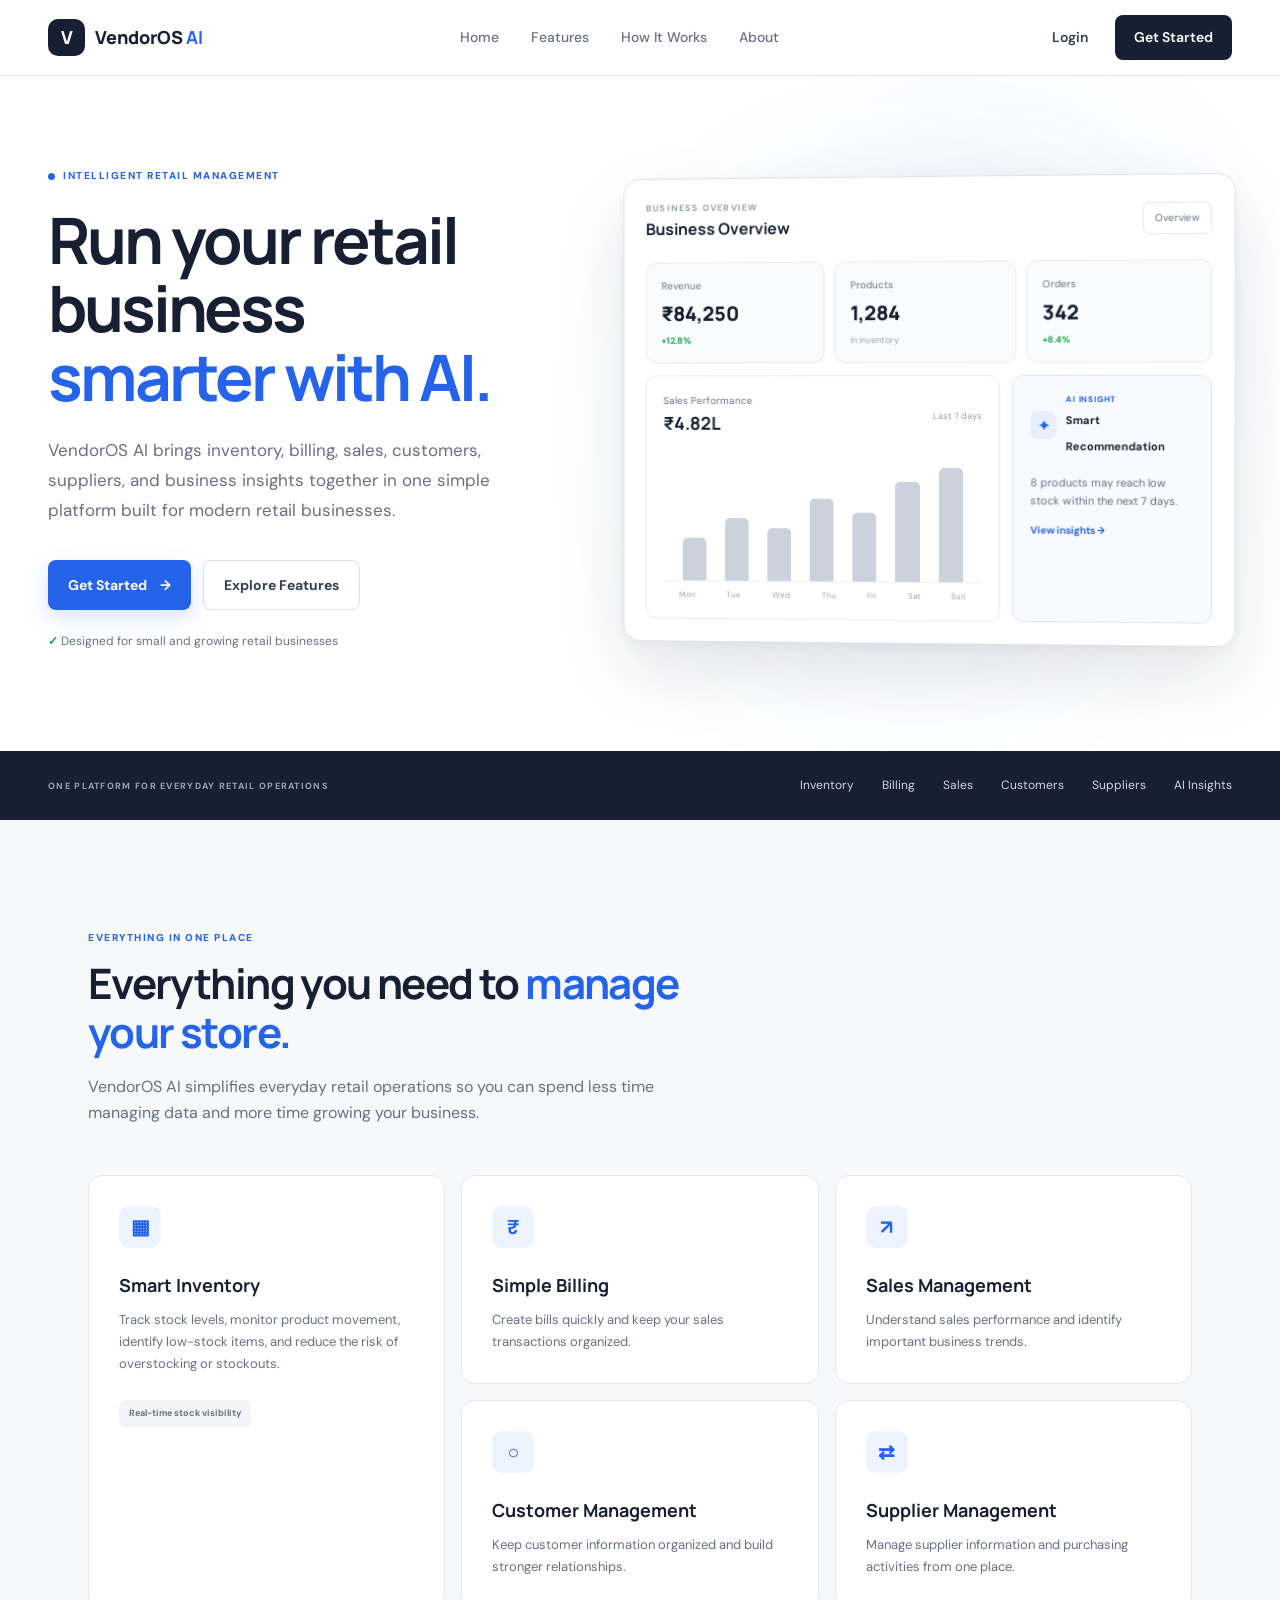
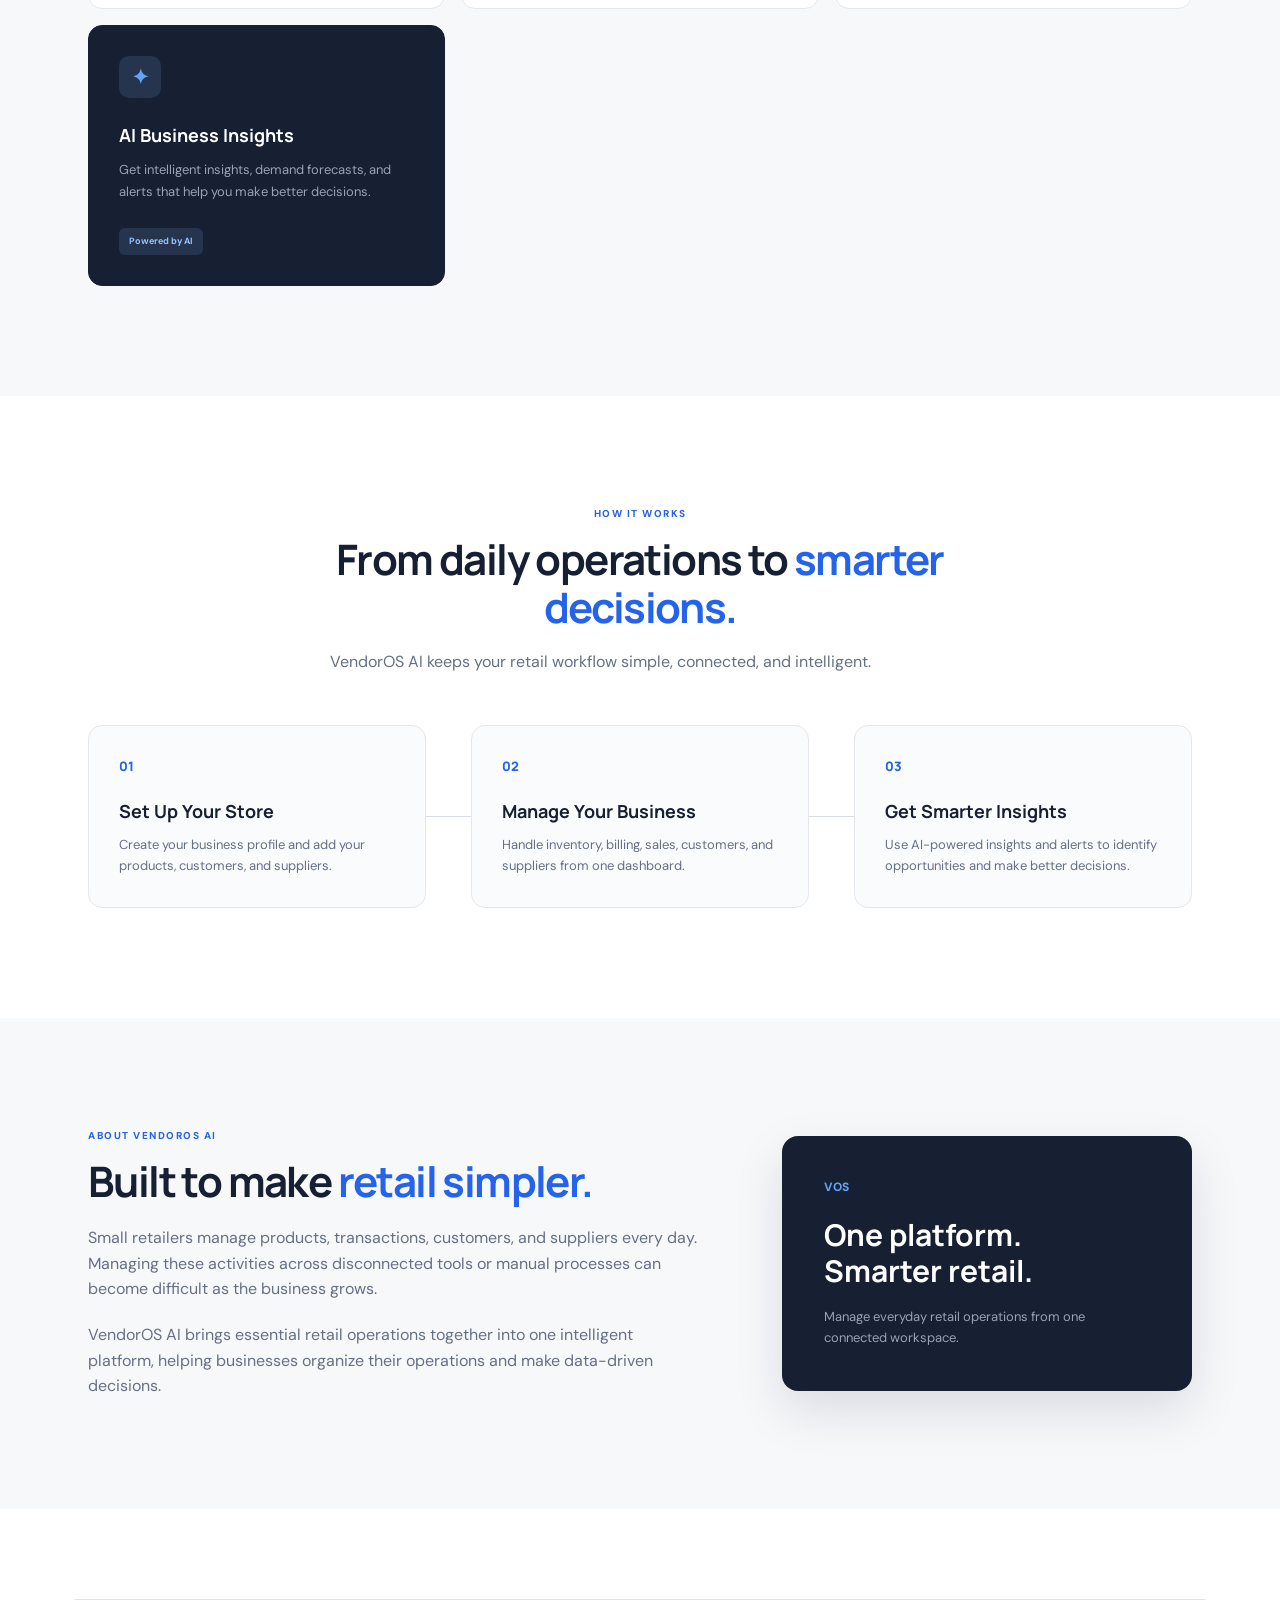
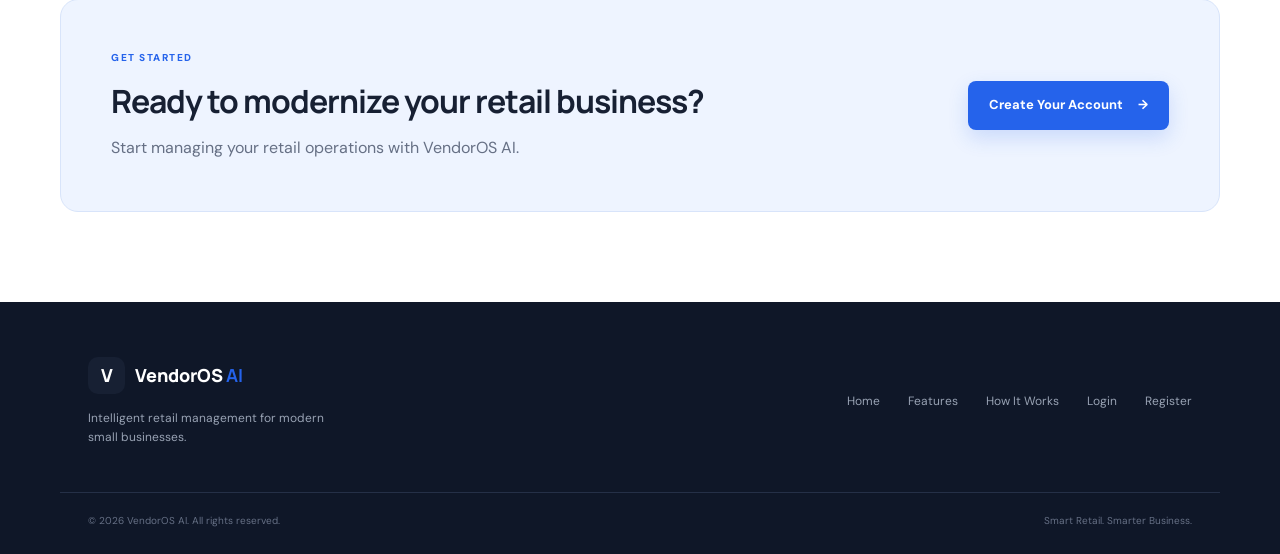
==== frontend/index.html @ e8895e87 "Initial commit - VendorOS AI" ====
<!DOCTYPE html>
<html lang="en">
<head>
    <meta charset="UTF-8">
    <meta name="viewport" content="width=device-width, initial-scale=1.0">

    <title>VendorOS AI | Smart Retail Management</title>

    <link rel="stylesheet" href="style.css">
</head>

<body>

    <!-- ================= NAVBAR ================= -->

    <header class="navbar">

        <div class="nav-container">

            <a href="index.html" class="logo">
                <div class="logo-mark">V</div>

                <div class="logo-text">
                    <span>VendorOS</span>
                    <strong>AI</strong>
                </div>
            </a>


            <nav class="nav-links">
                <a href="#home">Home</a>
                <a href="#features">Features</a>
                <a href="#how-it-works">How It Works</a>
                <a href="#about">About</a>
            </nav>


            <div class="nav-actions">
                <a href="login.html" class="login-btn">Login</a>
                <a href="register.html" class="signup-btn">Get Started</a>
            </div>

        </div>

    </header>


    <!-- ================= HERO ================= -->

    <main>

        <section class="hero" id="home">

            <div class="hero-container">


                <!-- LEFT -->

                <div class="hero-content">

                    <div class="eyebrow">
                        <span class="status-dot"></span>
                        INTELLIGENT RETAIL MANAGEMENT
                    </div>


                    <h1>
                        Run your retail business
                        <span>smarter with AI.</span>
                    </h1>


                    <p class="hero-description">

                        VendorOS AI brings inventory, billing, sales,
                        customers, suppliers, and business insights
                        together in one simple platform built for
                        modern retail businesses.

                    </p>


                    <div class="hero-buttons">

                        <a href="register.html" class="primary-btn">
                            Get Started
                            <span>→</span>
                        </a>

                        <a href="#features" class="secondary-btn">
                            Explore Features
                        </a>

                    </div>


                    <div class="hero-note">
                        <span>✓</span>
                        Designed for small and growing retail businesses
                    </div>

                </div>



                <!-- RIGHT — DASHBOARD PREVIEW -->

                <div class="dashboard-wrapper">

                    <div class="dashboard-glow"></div>


                    <div class="dashboard">


                        <!-- Dashboard Header -->

                        <div class="dashboard-top">

                            <div>

                                <p class="dashboard-label">
                                    BUSINESS OVERVIEW
                                </p>

                                <h3>
                                    Business Overview
                                </h3>

                            </div>


                            <div class="dashboard-date">
                                Overview
                            </div>

                        </div>



                        <!-- Stats -->

                        <div class="stats-grid">


                            <div class="stat-card">

                                <div class="stat-title">
                                    Revenue
                                </div>

                                <div class="stat-value">
                                    ₹84,250
                                </div>

                                <div class="stat-growth">
                                    +12.8%
                                </div>

                            </div>


                            <div class="stat-card">

                                <div class="stat-title">
                                    Products
                                </div>

                                <div class="stat-value">
                                    1,284
                                </div>

                                <div class="stat-neutral">
                                    In inventory
                                </div>

                            </div>


                            <div class="stat-card">

                                <div class="stat-title">
                                    Orders
                                </div>

                                <div class="stat-value">
                                    342
                                </div>

                                <div class="stat-growth">
                                    +8.4%
                                </div>

                            </div>


                        </div>



                        <!-- Dashboard Bottom -->

                        <div class="dashboard-body">


                            <!-- SALES CHART -->

                            <div class="chart-card">

                                <div class="chart-header">

                                    <div>

                                        <p>
                                            Sales Performance
                                        </p>

                                        <strong>
                                            ₹4.82L
                                        </strong>

                                    </div>


                                    <span>
                                        Last 7 days
                                    </span>

                                </div>


                                <div class="chart">

                                    <div class="chart-bars">

                                        <i style="height:35%"></i>

                                        <i style="height:52%"></i>

                                        <i style="height:44%"></i>

                                        <i style="height:68%"></i>

                                        <i style="height:57%"></i>

                                        <i style="height:82%"></i>

                                        <i style="height:94%"></i>

                                    </div>

                                </div>


                                <div class="chart-days">

                                    <span>Mon</span>
                                    <span>Tue</span>
                                    <span>Wed</span>
                                    <span>Thu</span>
                                    <span>Fri</span>
                                    <span>Sat</span>
                                    <span>Sun</span>

                                </div>

                            </div>



                            <!-- AI INSIGHT -->

                            <div class="insight-card">

                                <div class="insight-heading">

                                    <div class="ai-icon">
                                        ✦
                                    </div>

                                    <div>

                                        <span>
                                            AI INSIGHT
                                        </span>

                                        <strong>
                                            Smart Recommendation
                                        </strong>

                                    </div>

                                </div>


                                <p>
                                    8 products may reach low stock
                                    within the next 7 days.
                                </p>


                                <a href="#features">
                                    View insights →
                                </a>

                            </div>


                        </div>

                    </div>

                </div>

            </div>

        </section>



        <!-- ================= PLATFORM STRIP ================= -->

        <section class="platform-strip">

            <div class="platform-container">

                <p>
                    ONE PLATFORM FOR EVERYDAY RETAIL OPERATIONS
                </p>


                <div class="platform-items">

                    <span>Inventory</span>
                    <span>Billing</span>
                    <span>Sales</span>
                    <span>Customers</span>
                    <span>Suppliers</span>
                    <span>AI Insights</span>

                </div>

            </div>

        </section>



        <!-- ================= FEATURES ================= -->

        <section class="features-section" id="features">

            <div class="section-container">


                <div class="section-heading">

                    <div class="section-tag">
                        EVERYTHING IN ONE PLACE
                    </div>


                    <h2>
                        Everything you need to
                        <span>manage your store.</span>
                    </h2>


                    <p>
                        VendorOS AI simplifies everyday retail operations
                        so you can spend less time managing data and more
                        time growing your business.
                    </p>

                </div>



                <div class="feature-grid">


                    <!-- Inventory -->

                    <article class="feature-card large-card">

                        <div class="feature-icon">
                            ▦
                        </div>

                        <h3>
                            Smart Inventory
                        </h3>

                        <p>
                            Track stock levels, monitor product movement,
                            identify low-stock items, and reduce the risk
                            of overstocking or stockouts.
                        </p>

                        <div class="feature-mini">
                            Real-time stock visibility
                        </div>

                    </article>



                    <!-- Billing -->

                    <article class="feature-card">

                        <div class="feature-icon">
                            ₹
                        </div>

                        <h3>
                            Simple Billing
                        </h3>

                        <p>
                            Create bills quickly and keep your sales
                            transactions organized.
                        </p>

                    </article>



                    <!-- Sales -->

                    <article class="feature-card">

                        <div class="feature-icon">
                            ↗
                        </div>

                        <h3>
                            Sales Management
                        </h3>

                        <p>
                            Understand sales performance and identify
                            important business trends.
                        </p>

                    </article>



                    <!-- Customers -->

                    <article class="feature-card">

                        <div class="feature-icon">
                            ○
                        </div>

                        <h3>
                            Customer Management
                        </h3>

                        <p>
                            Keep customer information organized and
                            build stronger relationships.
                        </p>

                    </article>



                    <!-- Suppliers -->

                    <article class="feature-card">

                        <div class="feature-icon">
                            ⇄
                        </div>

                        <h3>
                            Supplier Management
                        </h3>

                        <p>
                            Manage supplier information and purchasing
                            activities from one place.
                        </p>

                    </article>



                    <!-- AI -->

                    <article class="feature-card ai-feature">

                        <div class="feature-icon ai-icon-dark">
                            ✦
                        </div>

                        <h3>
                            AI Business Insights
                        </h3>

                        <p>
                            Get intelligent insights, demand forecasts,
                            and alerts that help you make better decisions.
                        </p>

                        <div class="feature-mini ai-mini">
                            Powered by AI
                        </div>

                    </article>


                </div>

            </div>

        </section>



        <!-- ================= HOW IT WORKS ================= -->

        <section class="process-section" id="how-it-works">

            <div class="section-container">


                <div class="section-heading center-heading">

                    <div class="section-tag">
                        HOW IT WORKS
                    </div>

                    <h2>
                        From daily operations to
                        <span>smarter decisions.</span>
                    </h2>

                    <p>
                        VendorOS AI keeps your retail workflow
                        simple, connected, and intelligent.
                    </p>

                </div>



                <div class="process-grid">


                    <div class="process-card">

                        <div class="process-number">
                            01
                        </div>

                        <h3>
                            Set Up Your Store
                        </h3>

                        <p>
                            Create your business profile and add your
                            products, customers, and suppliers.
                        </p>

                    </div>


                    <div class="process-connector"></div>


                    <div class="process-card">

                        <div class="process-number">
                            02
                        </div>

                        <h3>
                            Manage Your Business
                        </h3>

                        <p>
                            Handle inventory, billing, sales, customers,
                            and suppliers from one dashboard.
                        </p>

                    </div>


                    <div class="process-connector"></div>


                    <div class="process-card">

                        <div class="process-number">
                            03
                        </div>

                        <h3>
                            Get Smarter Insights
                        </h3>

                        <p>
                            Use AI-powered insights and alerts to identify
                            opportunities and make better decisions.
                        </p>

                    </div>


                </div>

            </div>

        </section>



        <!-- ================= ABOUT ================= -->

        <section class="about-section" id="about">

            <div class="about-container">


                <div class="about-content">

                    <div class="section-tag">
                        ABOUT VENDOROS AI
                    </div>


                    <h2>
                        Built to make
                        <span>retail simpler.</span>
                    </h2>


                    <p>
                        Small retailers manage products, transactions,
                        customers, and suppliers every day. Managing
                        these activities across disconnected tools or
                        manual processes can become difficult as the
                        business grows.
                    </p>


                    <p>
                        VendorOS AI brings essential retail operations
                        together into one intelligent platform, helping
                        businesses organize their operations and make
                        data-driven decisions.
                    </p>

                </div>



                <div class="about-highlight">

                    <div class="highlight-number">
                        VOS
                    </div>


                    <h3>
                        One platform.
                        <br>
                        Smarter retail.
                    </h3>


                    <p>
                        Manage everyday retail operations from
                        one connected workspace.
                    </p>

                </div>


            </div>

        </section>



        <!-- ================= CTA ================= -->

        <section class="cta-section">

            <div class="cta-container">


                <div>

                    <div class="section-tag">
                        GET STARTED
                    </div>


                    <h2>
                        Ready to modernize
                        your retail business?
                    </h2>


                    <p>
                        Start managing your retail operations
                        with VendorOS AI.
                    </p>

                </div>


                <a href="register.html" class="cta-button">
                    Create Your Account
                    <span>→</span>
                </a>


            </div>

        </section>


    </main>



    <!-- ================= FOOTER ================= -->

    <footer>

        <div class="footer-container">


            <div class="footer-brand">

                <a href="index.html" class="logo">

                    <div class="logo-mark">
                        V
                    </div>

                    <div class="logo-text">
                        <span>VendorOS</span>
                        <strong>AI</strong>
                    </div>

                </a>


                <p>
                    Intelligent retail management for
                    modern small businesses.
                </p>

            </div>



            <div class="footer-links">

                <a href="#home">Home</a>
                <a href="#features">Features</a>
                <a href="#how-it-works">How It Works</a>
                <a href="login.html">Login</a>
                <a href="register.html">Register</a>

            </div>


        </div>



        <div class="footer-bottom">

            <span>
                © 2026 VendorOS AI. All rights reserved.
            </span>

            <span>
                Smart Retail. Smarter Business.
            </span>

        </div>

    </footer>



    <script src="script.js"></script>

</body>
</html>
---- frontend/style.css ----
@import url('https://fonts.googleapis.com/css2?family=DM+Sans:wght@400;500;600;700&family=Manrope:wght@600;700;800&display=swap');


/* ================= RESET ================= */

* {
    margin: 0;
    padding: 0;
    box-sizing: border-box;
}

html {
    scroll-behavior: smooth;
}

body {
    font-family: "DM Sans", sans-serif;
    background: #f7f8fa;
    color: #172033;
    line-height: 1.6;
}

a {
    text-decoration: none;
    color: inherit;
}


/* ================= NAVBAR ================= */

.navbar {
    height: 76px;

    position: sticky;
    top: 0;
    z-index: 1000;

    background: rgba(255, 255, 255, 0.94);

    border-bottom: 1px solid #e5e7eb;

    backdrop-filter: blur(16px);
}

.nav-container {
    max-width: 1240px;
    height: 100%;

    margin: auto;
    padding: 0 28px;

    display: flex;
    align-items: center;
    justify-content: space-between;
}


/* LOGO */

.logo {
    display: flex;
    align-items: center;
    gap: 10px;
}

.logo-mark {
    width: 37px;
    height: 37px;

    display: flex;
    align-items: center;
    justify-content: center;

    border-radius: 10px;

    background: #172033;
    color: white;

    font-family: "Manrope", sans-serif;
    font-weight: 800;
    font-size: 18px;
}

.logo-text {
    display: flex;
    align-items: baseline;
    gap: 3px;

    font-family: "Manrope", sans-serif;
    font-size: 18px;
    font-weight: 800;
}

.logo-text strong {
    color: #2563eb;
}


/* NAV LINKS */

.nav-links {
    display: flex;
    gap: 32px;
}

.nav-links a {
    font-size: 14px;
    font-weight: 500;
    color: #667085;

    transition: 0.2s ease;
}

.nav-links a:hover {
    color: #172033;
}


/* NAV BUTTONS */

.nav-actions {
    display: flex;
    align-items: center;
    gap: 10px;
}

.login-btn {
    padding: 10px 17px;

    font-size: 14px;
    font-weight: 600;

    color: #344054;
}

.signup-btn {
    padding: 11px 19px;

    border-radius: 8px;

    background: #172033;
    color: white;

    font-size: 14px;
    font-weight: 600;

    transition: 0.2s ease;
}

.signup-btn:hover {
    background: #2563eb;
}


/* ================= HERO ================= */

.hero {
    padding: 92px 0 100px;

    background:
        radial-gradient(
            circle at 78% 35%,
            rgba(37, 99, 235, 0.07),
            transparent 28%
        ),
        #ffffff;

    overflow: hidden;
}

.hero-container {
    max-width: 1240px;

    margin: auto;
    padding: 0 28px;

    display: grid;
    grid-template-columns: 0.9fr 1.1fr;

    gap: 70px;

    align-items: center;
}


/* HERO TEXT */

.eyebrow,
.section-tag {
    font-size: 10px;
    font-weight: 800;
    letter-spacing: 1.5px;
    color: #2563eb;
}

.eyebrow {
    display: flex;
    align-items: center;
    gap: 8px;

    margin-bottom: 22px;
}

.status-dot {
    width: 7px;
    height: 7px;

    border-radius: 50%;

    background: #2563eb;
}

.hero h1 {
    max-width: 650px;

    font-family: "Manrope", sans-serif;

    font-size: clamp(43px, 5vw, 67px);

    line-height: 1.07;

    letter-spacing: -3px;
}

.hero h1 span {
    display: block;
    color: #2563eb;
}

.hero-description {
    max-width: 590px;

    margin-top: 25px;

    color: #667085;

    font-size: 17px;
    line-height: 1.75;
}

.hero-buttons {
    display: flex;
    gap: 12px;

    margin-top: 34px;
}

.primary-btn,
.secondary-btn {
    padding: 13px 20px;

    border-radius: 8px;

    font-size: 14px;
    font-weight: 700;

    transition: 0.2s ease;
}

.primary-btn {
    display: flex;
    align-items: center;
    gap: 13px;

    background: #2563eb;
    color: white;

    box-shadow: 0 8px 22px rgba(37, 99, 235, 0.18);
}

.primary-btn:hover {
    background: #1d4ed8;
    transform: translateY(-2px);
}

.secondary-btn {
    background: white;

    border: 1px solid #d8dee8;

    color: #344054;
}

.secondary-btn:hover {
    border-color: #2563eb;
    color: #2563eb;
}

.hero-note {
    margin-top: 22px;

    color: #667085;

    font-size: 12px;
}

.hero-note span {
    color: #16a34a;
    font-weight: 800;
}


/* ================= DASHBOARD ================= */

.dashboard-wrapper {
    position: relative;
}

.dashboard-glow {
    position: absolute;

    width: 430px;
    height: 430px;

    left: 80px;
    top: 40px;

    border-radius: 50%;

    background: rgba(37, 99, 235, 0.08);

    filter: blur(85px);
}

.dashboard {
    position: relative;

    padding: 22px;

    background: #ffffff;

    border: 1px solid #dfe3e9;

    border-radius: 18px;

    box-shadow:
        0 30px 70px rgba(16, 24, 40, 0.11),
        0 5px 15px rgba(16, 24, 40, 0.04);

    transform: perspective(1200px) rotateY(-3deg);
}

.dashboard-top {
    display: flex;
    justify-content: space-between;
    align-items: center;

    margin-bottom: 20px;
}

.dashboard-label {
    font-size: 9px;
    font-weight: 800;

    letter-spacing: 1.2px;

    color: #98a2b3;
}

.dashboard-top h3 {
    margin-top: 2px;

    font-family: "Manrope", sans-serif;

    font-size: 16px;
}

.dashboard-date {
    padding: 7px 11px;

    border: 1px solid #e4e7ec;
    border-radius: 7px;

    color: #667085;

    font-size: 10px;
}


/* STATS */

.stats-grid {
    display: grid;
    grid-template-columns: repeat(3, 1fr);

    gap: 10px;
}

.stat-card {
    padding: 15px;

    background: #fafbfc;

    border: 1px solid #e8ebef;

    border-radius: 11px;
}

.stat-title {
    font-size: 10px;
    color: #667085;
}

.stat-value {
    margin: 4px 0;

    font-family: "Manrope", sans-serif;

    font-size: 20px;
    font-weight: 800;
}

.stat-growth {
    font-size: 9px;
    font-weight: 700;

    color: #16a34a;
}

.stat-neutral {
    font-size: 9px;

    color: #98a2b3;
}


/* DASHBOARD BODY */

.dashboard-body {
    display: grid;
    grid-template-columns: 1.55fr 0.85fr;

    gap: 12px;

    margin-top: 12px;
}

.chart-card,
.insight-card {
    padding: 17px;

    background: white;

    border: 1px solid #e8ebef;

    border-radius: 11px;
}


/* CHART */

.chart-header {
    display: flex;
    align-items: center;
    justify-content: space-between;
}

.chart-header p {
    font-size: 10px;
    color: #667085;
}

.chart-header strong {
    font-family: "Manrope", sans-serif;
    font-size: 18px;
}

.chart-header span {
    font-size: 9px;
    color: #98a2b3;
}

.chart {
    height: 135px;

    position: relative;

    margin-top: 10px;

    border-bottom: 1px solid #eef1f4;
}

.chart-bars {
    position: absolute;

    inset: 0;

    padding: 12px 10px 0;

    display: flex;
    align-items: flex-end;
    justify-content: space-around;
}

.chart-bars i {
    width: 8%;

    border-radius: 5px 5px 0 0;

    background: #cbd2dc;

    cursor: pointer;

    transition:
        background 0.18s ease,
        transform 0.18s ease;
}


/* ONLY TOUCHED BAR BECOMES BLUE */

.chart-bars i:hover,
.chart-bars i:active {
    background: #2563eb;

    transform: translateY(-3px);
}

.chart-days {
    display: flex;

    justify-content: space-around;

    margin-top: 7px;

    font-size: 8px;

    color: #98a2b3;
}


/* AI INSIGHT */

.insight-card {
    background: #f8faff;

    border-color: #dbe5f7;
}

.insight-heading {
    display: flex;
    align-items: center;
    gap: 9px;
}

.ai-icon {
    width: 28px;
    height: 28px;

    display: flex;
    align-items: center;
    justify-content: center;

    border-radius: 8px;

    background: #e7efff;

    color: #2563eb;
}

.insight-heading span {
    display: block;

    font-size: 8px;
    font-weight: 800;

    letter-spacing: 0.8px;

    color: #2563eb;
}

.insight-heading strong {
    font-size: 11px;
}

.insight-card p {
    margin-top: 17px;

    color: #667085;

    font-size: 11px;
    line-height: 1.6;
}

.insight-card a {
    display: inline-block;

    margin-top: 12px;

    color: #2563eb;

    font-size: 10px;
    font-weight: 700;
}


/* ================= PLATFORM STRIP ================= */

.platform-strip {
    padding: 25px 0;

    background: #172033;
}

.platform-container {
    max-width: 1240px;

    margin: auto;
    padding: 0 28px;

    display: flex;
    align-items: center;
    justify-content: space-between;

    gap: 30px;
}

.platform-container > p {
    font-size: 9px;
    font-weight: 800;

    letter-spacing: 1.3px;

    color: #98a2b3;
}

.platform-items {
    display: flex;
    gap: 28px;
}

.platform-items span {
    color: #d0d5dd;

    font-size: 12px;
}


/* ================= SECTIONS ================= */

.features-section,
.process-section,
.about-section {
    padding: 110px 0;
}

.section-container {
    max-width: 1160px;

    margin: auto;
    padding: 0 28px;
}

.section-heading {
    max-width: 680px;

    margin-bottom: 50px;
}

.section-heading h2,
.about-content h2 {
    margin-top: 13px;

    font-family: "Manrope", sans-serif;

    font-size: 42px;

    line-height: 1.15;

    letter-spacing: -1.6px;
}

.section-heading h2 span,
.about-content h2 span {
    color: #2563eb;
}

.section-heading p {
    max-width: 600px;

    margin-top: 18px;

    color: #667085;
}

.center-heading {
    margin-left: auto;
    margin-right: auto;

    text-align: center;
}


/* ================= FEATURES ================= */

.features-section {
    background: #f7f8fa;
}

.feature-grid {
    display: grid;

    grid-template-columns: repeat(3, 1fr);

    gap: 16px;
}

.feature-card {
    padding: 30px;

    background: #ffffff;

    border: 1px solid #e4e7ec;

    border-radius: 14px;

    transition: 0.25s ease;
}

.feature-card:hover {
    transform: translateY(-4px);

    border-color: #cbd8ed;

    box-shadow:
        0 15px 35px rgba(16, 24, 40, 0.06);
}

.large-card {
    grid-row: span 2;
}

.feature-icon {
    width: 42px;
    height: 42px;

    display: flex;
    align-items: center;
    justify-content: center;

    margin-bottom: 23px;

    border-radius: 10px;

    background: #edf3ff;

    color: #2563eb;

    font-size: 20px;
    font-weight: 700;
}

.feature-card h3 {
    font-family: "Manrope", sans-serif;

    font-size: 18px;
}

.feature-card p {
    margin-top: 9px;

    color: #667085;

    font-size: 13px;

    line-height: 1.7;
}

.feature-mini {
    display: inline-block;

    margin-top: 25px;

    padding: 6px 10px;

    border-radius: 6px;

    background: #f2f4f7;

    color: #667085;

    font-size: 9px;
    font-weight: 700;
}


/* AI FEATURE */

.ai-feature {
    background: #172033;

    border-color: #172033;
}

.ai-feature h3 {
    color: white;
}

.ai-feature p {
    color: #98a2b3;
}

.ai-icon-dark {
    background: #26344d;
    color: #60a5fa;
}

.ai-mini {
    background: #26344d;
    color: #93c5fd;
}


/* ================= PROCESS ================= */

.process-section {
    background: white;
}

.process-grid {
    display: grid;

    grid-template-columns:
        1fr 45px 1fr 45px 1fr;

    align-items: center;
}

.process-card {
    padding: 30px;

    background: #fafbfc;

    border: 1px solid #e4e7ec;

    border-radius: 14px;
}

.process-number {
    margin-bottom: 20px;

    color: #2563eb;

    font-family: "Manrope", sans-serif;

    font-size: 13px;
    font-weight: 800;
}

.process-card h3 {
    font-family: "Manrope", sans-serif;

    font-size: 18px;
}

.process-card p {
    margin-top: 10px;

    color: #667085;

    font-size: 13px;
}

.process-connector {
    height: 1px;

    background: #d8dee8;
}


/* ================= ABOUT ================= */

.about-section {
    background: #f7f8fa;
}

.about-container {
    max-width: 1160px;

    margin: auto;
    padding: 0 28px;

    display: grid;

    grid-template-columns: 1.2fr 0.8fr;

    gap: 80px;

    align-items: center;
}

.about-content p {
    max-width: 650px;

    margin-top: 20px;

    color: #667085;
}

.about-highlight {
    padding: 42px;

    background: #172033;

    border-radius: 16px;

    color: white;

    box-shadow:
        0 20px 50px rgba(16, 24, 40, 0.12);
}

.highlight-number {
    color: #60a5fa;

    font-size: 12px;
    font-weight: 800;
}

.about-highlight h3 {
    margin-top: 20px;

    font-family: "Manrope", sans-serif;

    font-size: 30px;

    line-height: 1.2;
}

.about-highlight p {
    margin-top: 18px;

    color: #98a2b3;

    font-size: 13px;
}


/* ================= CTA ================= */

.cta-section {
    padding: 90px 0;

    background: white;
}

.cta-container {
    max-width: 1160px;

    margin: auto;
    padding: 50px;

    display: flex;

    align-items: center;

    justify-content: space-between;

    gap: 30px;

    background: #eef4ff;

    border: 1px solid #d8e4fa;

    border-radius: 18px;
}

.cta-container h2 {
    margin-top: 10px;

    font-family: "Manrope", sans-serif;

    font-size: 32px;

    letter-spacing: -1px;
}

.cta-container p {
    margin-top: 8px;

    color: #667085;
}

.cta-button {
    flex-shrink: 0;

    display: flex;

    align-items: center;

    gap: 15px;

    padding: 14px 21px;

    border-radius: 8px;

    background: #2563eb;

    color: white;

    font-size: 13px;
    font-weight: 700;

    box-shadow:
        0 8px 20px rgba(37, 99, 235, 0.18);
}

.cta-button:hover {
    background: #1d4ed8;
}


/* ================= FOOTER ================= */

footer {
    padding: 55px 0 25px;

    background: #0f1728;

    color: white;
}

.footer-container {
    max-width: 1160px;

    margin: auto;
    padding: 0 28px;

    display: flex;

    justify-content: space-between;

    gap: 50px;
}

.footer-brand p {
    max-width: 260px;

    margin-top: 15px;

    color: #98a2b3;

    font-size: 12px;
}

.footer-links {
    display: flex;

    align-items: center;

    gap: 28px;
}

.footer-links a {
    color: #98a2b3;

    font-size: 12px;
}

.footer-links a:hover {
    color: white;
}

.footer-bottom {
    max-width: 1160px;

    margin: 45px auto 0;

    padding: 20px 28px 0;

    display: flex;

    justify-content: space-between;

    border-top: 1px solid #253047;

    color: #667085;

    font-size: 10px;
}


/* ================= RESPONSIVE ================= */

@media (max-width: 1000px) {

    .nav-links {
        gap: 18px;
    }

    .hero-container {
        grid-template-columns: 1fr;
    }

    .dashboard {
        transform: none;
    }

    .feature-grid {
        grid-template-columns: repeat(2, 1fr);
    }

    .process-grid {
        grid-template-columns: 1fr;

        gap: 15px;
    }

    .process-connector {
        display: none;
    }

    .about-container {
        grid-template-columns: 1fr;
    }

}


@media (max-width: 700px) {

    .nav-links {
        display: none;
    }

    .hero {
        padding: 65px 0;
    }

    .hero h1 {
        font-size: 43px;
    }

    .hero-buttons {
        flex-direction: column;
    }

    .primary-btn,
    .secondary-btn {
        justify-content: center;
        text-align: center;
    }

    .stats-grid {
        grid-template-columns: 1fr;
    }

    .dashboard-body {
        grid-template-columns: 1fr;
    }

    .feature-grid {
        grid-template-columns: 1fr;
    }

    .large-card {
        grid-row: auto;
    }

    .platform-container {
        flex-direction: column;
        align-items: flex-start;
    }

    .platform-items {
        flex-wrap: wrap;

        gap: 12px 20px;
    }

    .section-heading h2,
    .about-content h2 {
        font-size: 34px;
    }

    .cta-container {
        padding: 32px;

        flex-direction: column;

        align-items: flex-start;
    }

    .footer-container,
    .footer-bottom {
        flex-direction: column;

        gap: 20px;
    }

    .footer-links {
        flex-wrap: wrap;
    }

}
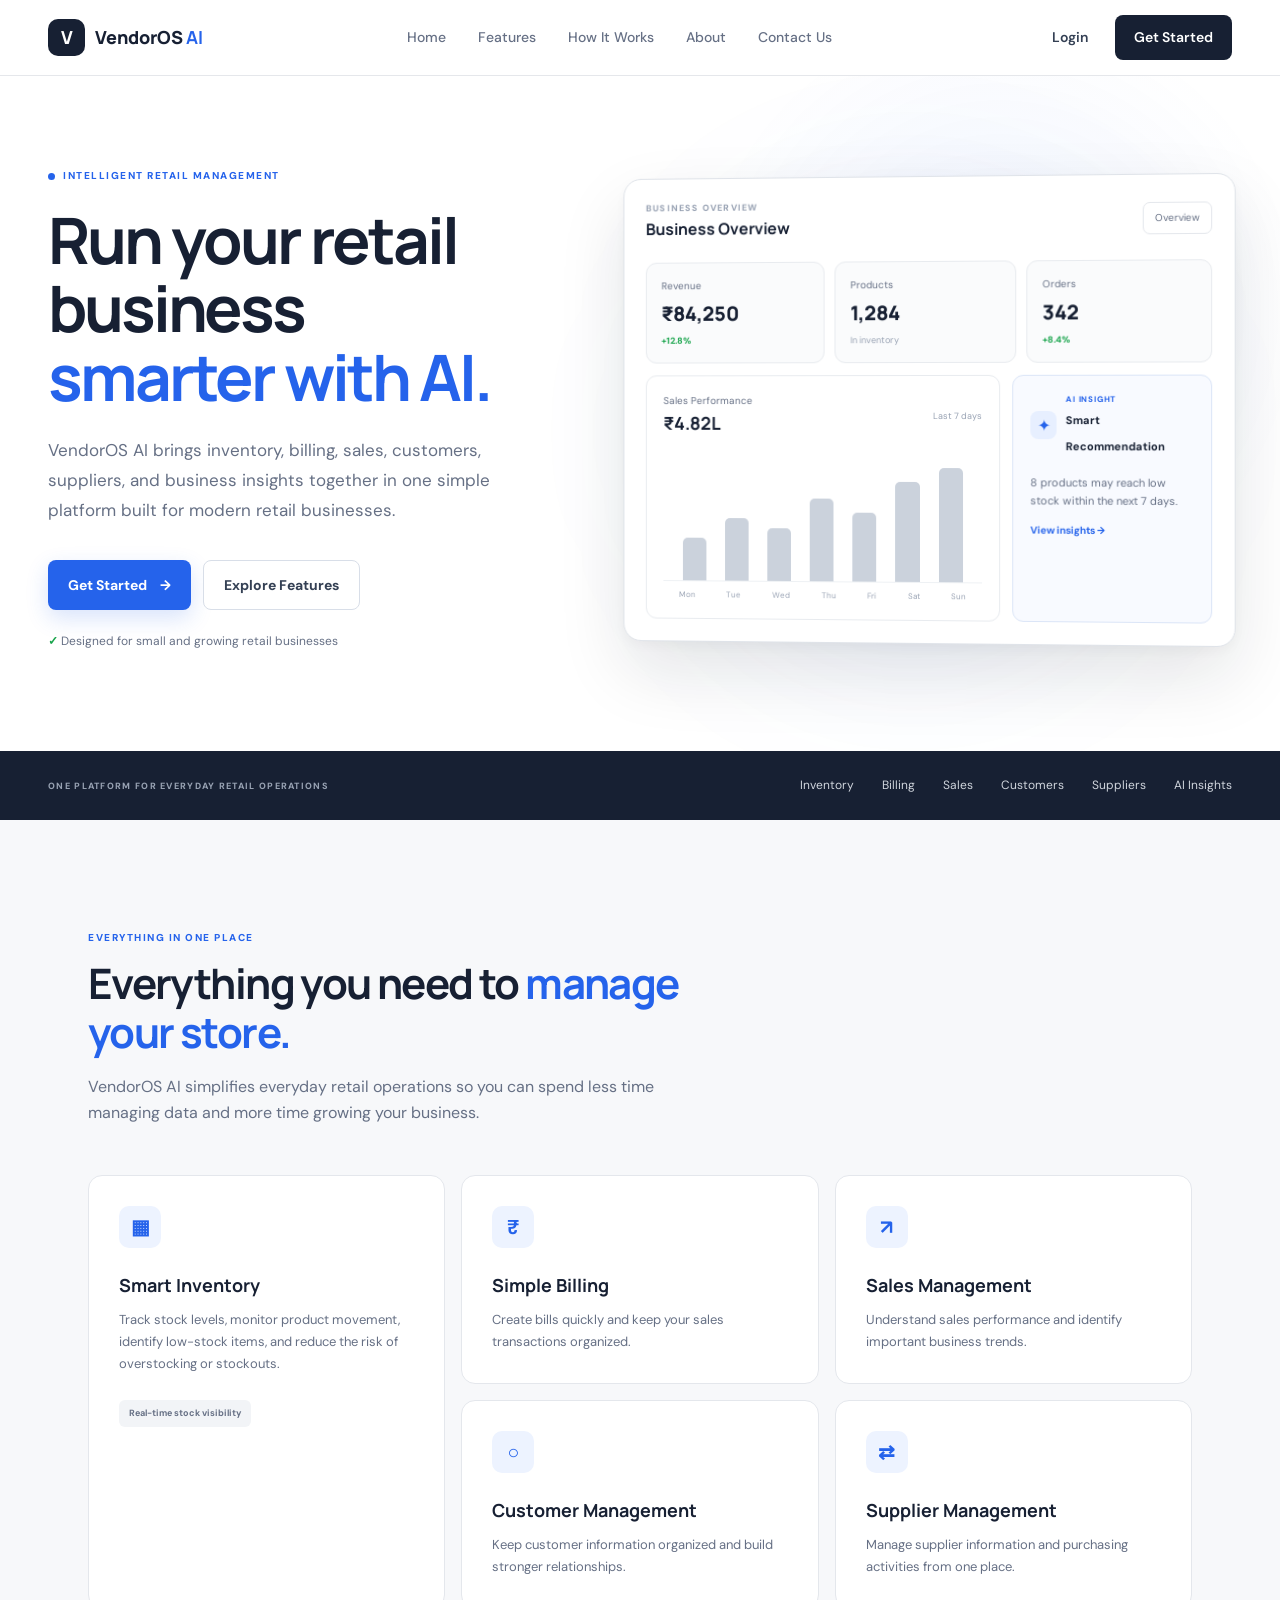
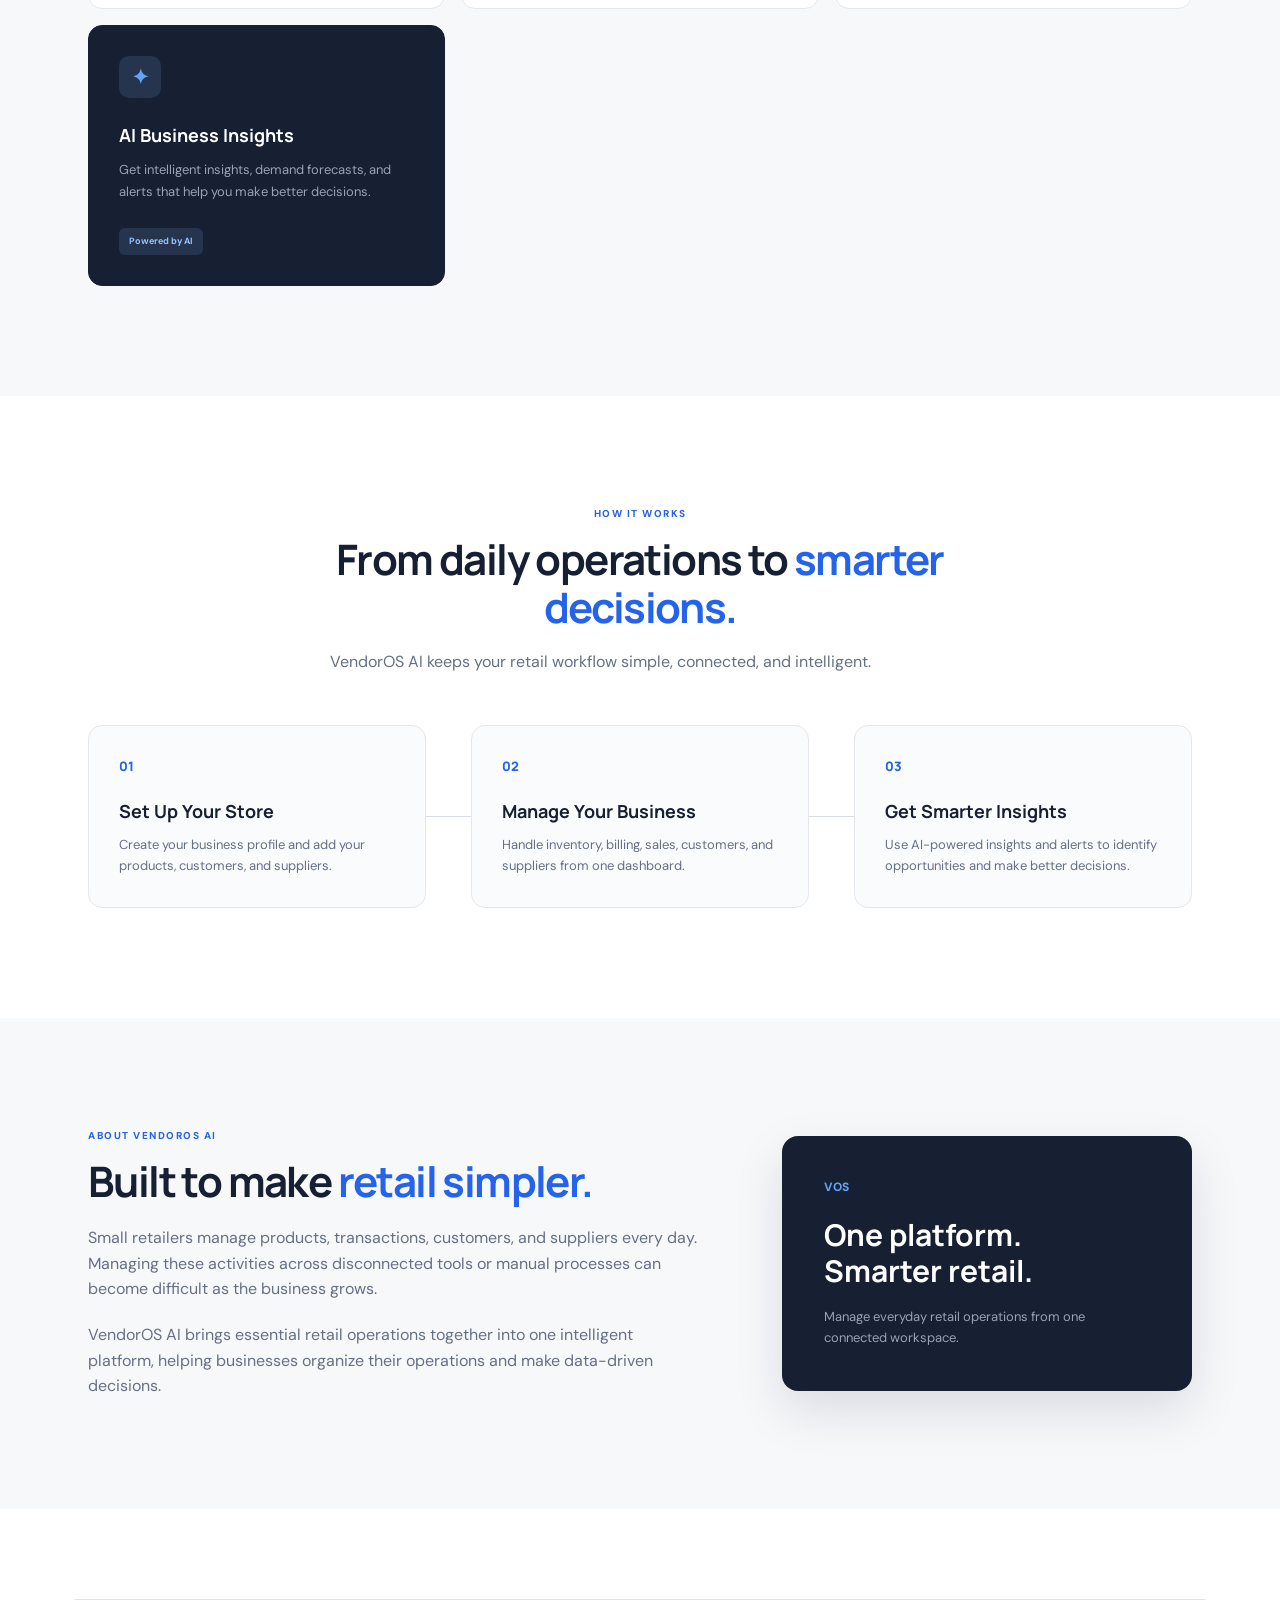
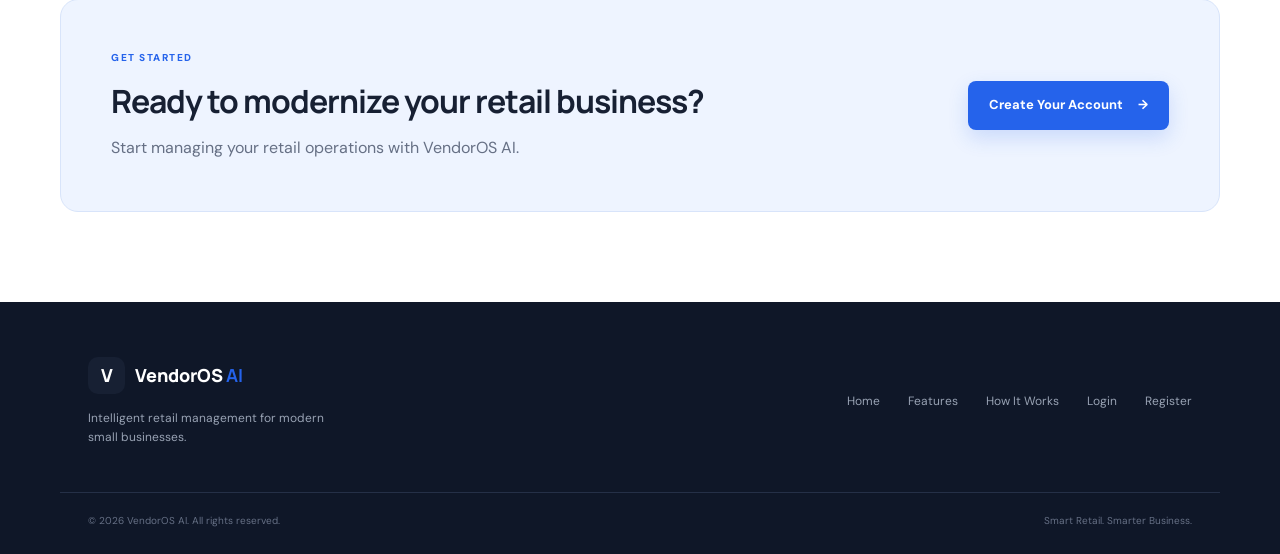
==== commit 33d8c917: "Update dashboard and add contact link" ====
--- a/frontend/index.html
+++ b/frontend/index.html
@@ -32,6 +32,7 @@
                 <a href="#features">Features</a>
                 <a href="#how-it-works">How It Works</a>
                 <a href="#about">About</a>
+                <a href="mailto:vendoros.support@gmail.com">Contact Us</a>
             </nav>
 
 
